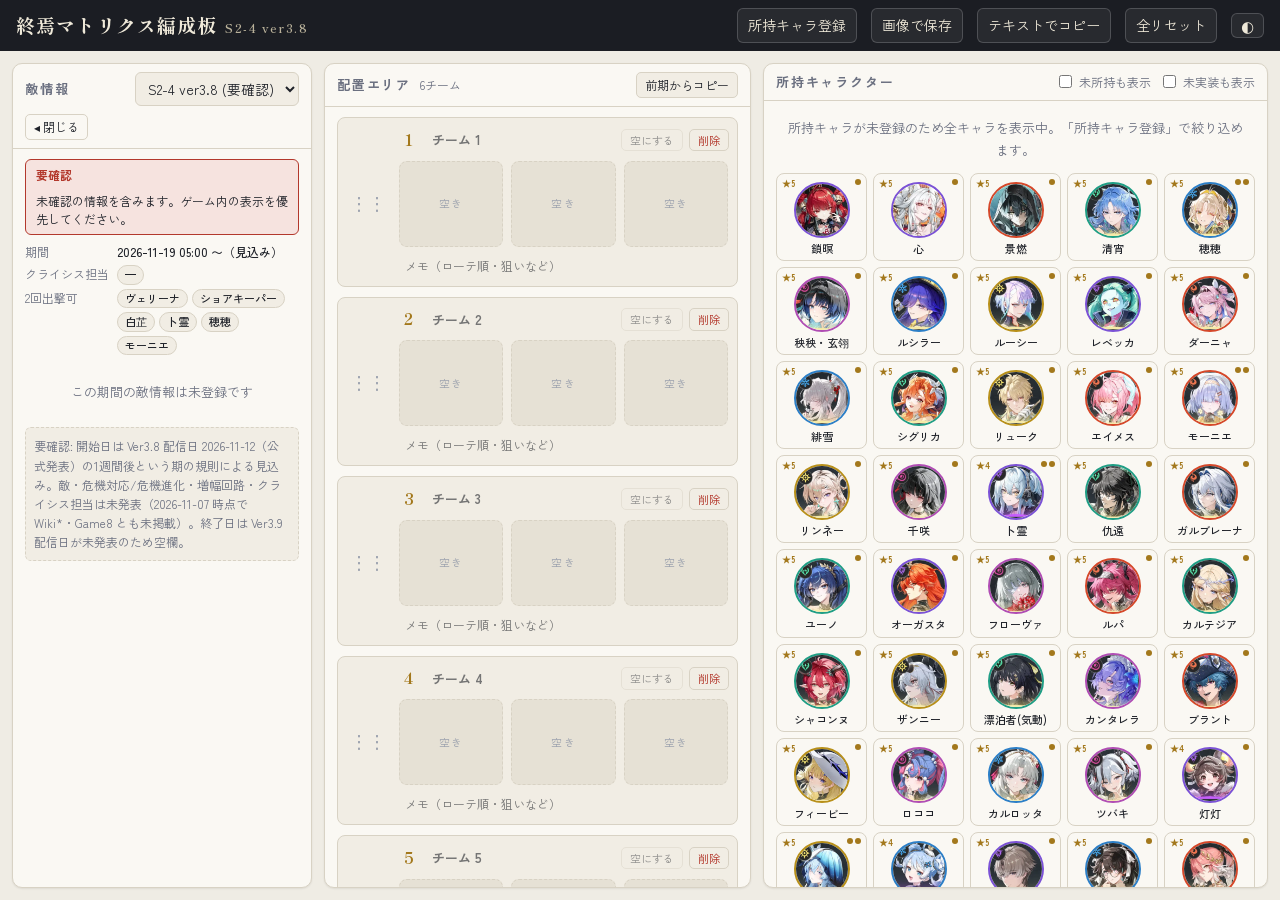
==== docs/index.html @ f29c8d89 "data: 次期 S2-4(ver3.8, 11/19開始見込み・内容未発表)を追加、Ver3.8配信日11/12公式確定を反映 Co-Authored-By: Claude Opus 5.5 <no" ====
<!doctype html>
<html lang="ja">
<head>
<meta charset="utf-8">
<meta name="viewport" content="width=device-width,initial-scale=1">
<title>終焉マトリクス編成板</title>
<meta name="description" content="鳴潮「終焉マトリクス」のチーム編成シミュレーター。所持キャラの登録、チーム編成、期間ごとの敵情報の確認ができます。">
<script>/* 初回描画前にテーマを適用（ちらつき防止） */try{var t=localStorage.getItem("dm_theme");if(t==="light"||t==="dark")document.documentElement.dataset.theme=t;}catch(e){}</script>
<link rel="stylesheet" href="https://fonts.googleapis.com/css2?family=Shippori+Mincho+B1:wght@600;800&family=Zen+Kaku+Gothic+New:wght@400;500;700&display=swap">
<link rel="stylesheet" href="style.css?v=77a02050">
<script src="vendor/Sortable.min.js"></script>
<script src="data.js?v=1a646b96"></script>
</head>
<body>

<header class="hdr">
  <h1>終焉マトリクス編成板<small id="hdr-ver"></small></h1>
  <span class="stat" id="stat"></span>
  <span class="sp"></span>
  <button id="btn-owned">所持キャラ登録</button>
  <button id="btn-shot">画像で保存</button>
  <button id="btn-copy">テキストでコピー</button>
  <button id="btn-reset">全リセット</button>
  <button id="btn-theme" class="icon" title="表示テーマを切り替え" aria-label="表示テーマを切り替え">◐</button>
</header>

<div class="wrap" id="wrap" data-tab="teams">
  <section class="panel" id="enemy-panel" aria-label="敵情報">
    <div class="ph"><h2>敵情報</h2><span class="sp"></span>
      <select id="period-sel" aria-label="開催期間"></select>
      <button class="small ghost" id="btn-enemy-close" title="パネルを閉じる">◂ 閉じる</button>
    </div>
    <button id="btn-enemy-open" title="敵情報を開く">敵情報 ▸</button>
    <div class="pb" id="enemy-body"></div>
  </section>

  <section class="panel" id="teams-panel" aria-label="配置エリア">
    <div class="ph"><h2>配置エリア</h2><span class="cnt" id="team-count"></span><span class="sp"></span>
      <button class="small" id="btn-prev">前期からコピー</button>
    </div>
    <div class="pb">
      <div id="banner"></div>
      <div id="teams"></div>
      <button class="addteam" id="btn-addteam">＋ チームを追加</button>
    </div>
  </section>

  <section class="panel" id="roster-panel" aria-label="所持キャラクター">
    <div class="ph"><h2>所持キャラクター</h2><span class="sp"></span>
      <label class="chk"><input type="checkbox" id="chk-all"> 未所持も表示</label>
      <label class="chk"><input type="checkbox" id="chk-up"> 未実装も表示</label>
    </div>
    <div class="pb"><div class="roster" id="roster"></div></div>
  </section>
</div>

<nav class="tabbar" id="tabbar" aria-label="パネル切替">
  <button data-tab="teams" class="on">編成</button>
  <button data-tab="roster">キャラ</button>
  <button data-tab="enemy">敵情報</button>
</nav>

<div id="modal-root"></div>
<div class="toast" id="toast" role="status"><span id="toast-msg"></span><button id="toast-act" hidden></button></div>

<script src="app.js?v=9b0c5764"></script>
</body>
</html>
---- docs/style.css ----
/* =========================================================
   終焉マトリクス編成板 — スタイル
   テーマ: ライト(:root) / ダーク(OS設定 or data-theme="dark")
   ブレークポイント: >=1101px 3列 / 641-1100px 2列+ドロワー / <=640px タブ
   ========================================================= */

/* ---------- トークン ---------- */
:root{
  --bg:#efece4; --panel:#faf8f3; --panel2:#f1ede4; --line:#d8d2c4; --ink:#1f2229; --muted:#6b7080; --faint:#9aa0ad;
  --accent:#a3781c; --accent-ink:#fff; --slot:#e6e1d5; --danger:#b3382c; --danger-bg:#f6e3df; --shadow:0 1px 2px rgba(20,18,10,.08);
  --e-回折:#b8901a; --e-気動:#1f9e85; --e-凝縮:#2c7fc7; --e-消滅:#b04db4; --e-焦熱:#d5482a; --e-電導:#7b52d6; --e-物理:#6b7080;
  --chip-ink:#fff;
  --hdr:#1b1d23; --hdr-ink:#efe9d9; --hdr-muted:#b9b19a;
  color-scheme:light;
}
@media (prefers-color-scheme: dark){ :root:not([data-theme="light"]){
  --bg:#13151a; --panel:#1b1e25; --panel2:#22262f; --line:#2f343f; --ink:#e9e5da; --muted:#9aa1b0; --faint:#6c7382;
  --accent:#d9b45a; --accent-ink:#1b1d23; --slot:#171a20; --danger:#e26a5c; --danger-bg:#3a2320; --shadow:0 1px 3px rgba(0,0,0,.4);
  --e-回折:#e9c650; --e-気動:#3fc9ad; --e-凝縮:#63aef0; --e-消滅:#d572d8; --e-焦熱:#f2653f; --e-電導:#a37cf5; --e-物理:#9aa1b0;
  --chip-ink:#14161b;
  --hdr:#0f1114; --hdr-ink:#efe9d9; --hdr-muted:#b9b19a;
  color-scheme:dark;
}}
:root[data-theme="dark"]{
  --bg:#13151a; --panel:#1b1e25; --panel2:#22262f; --line:#2f343f; --ink:#e9e5da; --muted:#9aa1b0; --faint:#6c7382;
  --accent:#d9b45a; --accent-ink:#1b1d23; --slot:#171a20; --danger:#e26a5c; --danger-bg:#3a2320; --shadow:0 1px 3px rgba(0,0,0,.4);
  --e-回折:#e9c650; --e-気動:#3fc9ad; --e-凝縮:#63aef0; --e-消滅:#d572d8; --e-焦熱:#f2653f; --e-電導:#a37cf5; --e-物理:#9aa1b0;
  --chip-ink:#14161b;
  --hdr:#0f1114; --hdr-ink:#efe9d9; --hdr-muted:#b9b19a;
  color-scheme:dark;
}

/* ---------- ベース ---------- */
*{box-sizing:border-box}
html,body{height:100%}
body{margin:0;background:var(--bg);color:var(--ink);font-family:"Zen Kaku Gothic New","Hiragino Sans","Yu Gothic UI","Meiryo",system-ui,sans-serif;font-size:14px;line-height:1.5;display:flex;flex-direction:column;height:100dvh;overflow:hidden}
img{max-width:100%}
button{font:inherit;color:inherit;cursor:pointer;border:1px solid var(--line);background:var(--panel2);border-radius:6px;padding:6px 10px}
button:hover{border-color:var(--accent)}
button:focus-visible,select:focus-visible,textarea:focus-visible,input:focus-visible,[tabindex]:focus-visible{outline:2px solid var(--accent);outline-offset:2px}
button.primary{background:var(--accent);color:var(--accent-ink);border-color:transparent;font-weight:700}
button.ghost{background:transparent}
button.danger{color:var(--danger)}
button.small{padding:3px 8px;font-size:12px;border-radius:5px}
button.icon{padding:4px 9px;font-size:15px;line-height:1}
button:disabled{opacity:.45;cursor:not-allowed}
a.btn{display:inline-block;text-decoration:none;font:inherit;color:var(--accent-ink);background:var(--accent);border-radius:6px;padding:6px 12px;font-weight:700}
select,input[type=text]{font:inherit;color:var(--ink);background:var(--panel2);border:1px solid var(--line);border-radius:6px;padding:5px 8px}
textarea{font:12px/1.4 ui-monospace,Consolas,monospace;color:var(--ink);background:var(--panel2);border:1px solid var(--line);border-radius:6px;padding:8px;width:100%}
label.chk{font-size:12px;color:var(--muted);display:inline-flex;gap:4px;align-items:center;white-space:nowrap}

/* ---------- ヘッダー ---------- */
.hdr{flex:none;background:var(--hdr);color:var(--hdr-ink);display:flex;align-items:center;gap:10px 14px;padding:8px 16px;flex-wrap:wrap;z-index:20}
.hdr h1{font-family:"Shippori Mincho B1","Hiragino Mincho ProN","Yu Mincho",serif;font-weight:800;font-size:19px;margin:0;letter-spacing:.06em;white-space:nowrap}
.hdr h1 small{font-family:inherit;font-weight:600;font-size:12px;color:var(--hdr-muted);margin-left:8px;letter-spacing:.12em}
.hdr .sp{flex:1}
.hdr button{background:rgba(255,255,255,.06);border-color:rgba(255,255,255,.18);color:var(--hdr-ink)}
.hdr .stat{font-size:12px;color:var(--hdr-muted);white-space:nowrap}
.hdr .stat .warn-n{color:#f0a090;font-weight:700}

/* ---------- レイアウト ---------- */
/* 配置エリアはコンパクトに固定し、余りをキャラ一覧に回す */
.wrap{flex:1;min-height:0;display:grid;grid-template-columns:300px minmax(380px,34%) minmax(0,1fr);gap:12px;padding:12px}
.panel{background:var(--panel);border:1px solid var(--line);border-radius:10px;display:flex;flex-direction:column;min-height:0;box-shadow:var(--shadow)}
.panel>.ph{display:flex;align-items:center;gap:8px;padding:8px 12px;border-bottom:1px solid var(--line);flex-wrap:wrap}
.panel>.ph h2{font-size:13px;margin:0;letter-spacing:.14em;color:var(--muted);font-weight:700}
.panel>.ph .sp{flex:1}
.panel>.ph .cnt{font-size:12px;color:var(--muted)}
.panel>.pb{overflow:auto;padding:10px 12px;flex:1;min-height:0;-webkit-overflow-scrolling:touch}
.tabbar{display:none}
#btn-enemy-open{display:none}

/* 敵情報パネルの折りたたみ（641px以上） */
@media (min-width:641px){
  .wrap.enemy-closed #enemy-panel>.ph,.wrap.enemy-closed #enemy-panel>.pb{display:none}
  .wrap.enemy-closed #btn-enemy-open{display:block;writing-mode:vertical-rl;margin:10px auto;padding:10px 6px;letter-spacing:.2em;font-size:12px;font-weight:700;color:var(--muted);background:transparent;border:0}
  .wrap.enemy-closed #btn-enemy-open:hover{color:var(--accent)}
}
@media (min-width:1101px){
  .wrap.enemy-closed{grid-template-columns:44px minmax(380px,36%) minmax(0,1fr)}
}
/* 中間幅: 配置エリアとキャラ一覧は横並びのまま、敵情報は左の帯から引き出すドロワー */
@media (min-width:641px) and (max-width:1100px){
  .wrap{grid-template-columns:44px minmax(340px,46%) minmax(0,1fr);gap:8px;padding:8px}
  .wrap:not(.enemy-closed)::before{content:"";position:fixed;inset:0;background:rgba(0,0,0,.35);z-index:29}
  .wrap:not(.enemy-closed) #enemy-panel{position:fixed;left:8px;top:8px;bottom:8px;width:min(380px,calc(100vw - 60px));z-index:30;box-shadow:0 12px 40px rgba(0,0,0,.45)}
  .hdr{gap:8px 10px;padding:8px 10px}
  .hdr button{padding:5px 8px;font-size:13px}
}
/* スマホ幅: 下部タブで1パネルずつ表示 */
@media (max-width:640px){
  .wrap{display:block;padding:8px}
  .wrap>.panel{display:none;height:100%}
  .wrap[data-tab="teams"] #teams-panel,.wrap[data-tab="roster"] #roster-panel,.wrap[data-tab="enemy"] #enemy-panel{display:flex}
  .tabbar{flex:none;display:grid;grid-template-columns:repeat(3,1fr);gap:0;background:var(--hdr);padding:6px 8px calc(6px + env(safe-area-inset-bottom))}
  .tabbar button{background:transparent;border:0;color:var(--hdr-muted);font-weight:700;letter-spacing:.1em;padding:10px 0;border-radius:8px}
  .tabbar button.on{color:var(--hdr-ink);background:rgba(255,255,255,.1)}
  .hdr h1 small{display:block;margin:0}
  .hdr .stat{white-space:normal}
  button.small{padding:6px 10px;font-size:13px}
  .toast{bottom:64px}
}

/* ---------- 配置エリア ---------- */
.banner{display:flex;align-items:center;gap:8px;font-size:12px;background:var(--panel2);border:1px solid var(--accent);border-radius:8px;padding:6px 10px;margin-bottom:10px;flex-wrap:wrap}
.banner b{color:var(--accent)}
.team{display:grid;grid-template-columns:auto minmax(0,1fr);align-items:stretch;gap:8px;padding:8px;border:1px solid var(--line);border-radius:8px;background:var(--panel2);margin-bottom:10px;position:relative}
.team.active{border-color:var(--accent);box-shadow:inset 0 0 0 1px var(--accent)}
.team .grip{cursor:grab;color:var(--faint);padding:0 4px;font-size:18px;line-height:1;user-select:none;touch-action:none;display:flex;align-items:center}
.team .grip:active{cursor:grabbing}
.team .tbody{display:flex;flex-direction:column;gap:6px;min-width:0}
.team .trow{display:flex;align-items:center;gap:6px;min-width:0}
.team .tno{font-family:"Shippori Mincho B1",serif;font-weight:800;font-size:15px;color:var(--accent);min-width:1.4em;text-align:center}
.team.active .tno{text-decoration:underline;text-underline-offset:3px}
.team input.tname{flex:1;min-width:60px;background:transparent;border:1px solid transparent;padding:3px 6px;font-weight:700;font-size:13px}
.team input.tname:hover,.team input.tname:focus{border-color:var(--line);background:var(--panel)}
.team .trow button{padding:2px 8px;font-size:11px}
.team .slots{position:relative;display:grid;grid-template-columns:repeat(3,minmax(0,1fr));gap:8px;min-height:88px;padding:1px}
.team .slots>.card{position:relative;z-index:1}
/* 空き枠は背景レイヤー（ドラッグの並び替えに巻き込まれない） */
.team .slotbg{position:absolute;inset:1px;display:grid;grid-template-columns:repeat(3,minmax(0,1fr));gap:8px;pointer-events:none}
.team .slotbg i{border:1px dashed var(--line);border-radius:8px;background:var(--slot);display:flex;align-items:center;justify-content:center;color:var(--faint);font-size:11px;font-style:normal;letter-spacing:.1em}
.team.drop-target{border-color:var(--accent);box-shadow:0 0 0 2px var(--accent)}
.team.drop-target .slotbg i{border-color:var(--accent);border-style:solid}
#roster-panel.drop-target{box-shadow:inset 0 0 0 2px var(--danger)}
.drag-fb{opacity:.92;transform:rotate(2deg) scale(1.04);box-shadow:0 10px 28px rgba(0,0,0,.4);cursor:grabbing}
.sortable-chosen{cursor:grabbing}
.team input.tmemo{background:transparent;border:1px solid transparent;padding:2px 6px;font-size:12px;color:var(--muted);width:100%}
.team input.tmemo:hover,.team input.tmemo:focus{border-color:var(--line);background:var(--panel);color:var(--ink)}
.sortable-ghost{opacity:.35}
.addteam{width:100%;border-style:dashed;padding:10px;color:var(--muted);background:transparent}

/* ---------- キャラカード ---------- */
.card{width:100%;display:flex;flex-direction:column;align-items:center;gap:4px;padding:8px 4px 5px;border-radius:8px;background:var(--panel);border:1px solid var(--line);cursor:pointer;user-select:none;position:relative;touch-action:manipulation}
.card:hover{border-color:var(--accent)}
.card .ic{width:56px;height:56px;border-radius:50%;object-fit:cover;background:var(--panel2);border:2px solid var(--ecol,var(--line));display:block}
.card .ic.txt{display:flex;align-items:center;justify-content:center;font-family:"Shippori Mincho B1",serif;font-weight:800;font-size:20px;color:var(--ecol)}
.card .nm{font-size:11px;font-weight:500;line-height:1.2;text-align:center;max-width:100%;overflow:hidden;text-overflow:ellipsis;white-space:nowrap}
.card .rk{position:absolute;top:3px;left:5px;font-size:9px;color:var(--accent);font-weight:700}
.card .dep{position:absolute;top:5px;right:5px;display:flex;gap:2px}
.card .dep i{width:6px;height:6px;border-radius:50%;background:var(--faint);display:block}
.card .dep i.on{background:var(--accent)}
.card .badge{position:absolute;bottom:20px;left:50%;transform:translateX(-50%);font-size:9px;padding:0 4px;border-radius:3px;background:var(--danger);color:#fff;white-space:nowrap}
.card.used{opacity:.42}
.card.notown{opacity:.3}
.card.over{border-color:var(--danger);box-shadow:inset 0 0 0 1px var(--danger)}
.roster{display:grid;grid-template-columns:repeat(auto-fill,minmax(78px,1fr));gap:6px}
.empty{color:var(--muted);font-size:13px;padding:16px 8px;text-align:center;line-height:1.7}

/* ---------- 敵情報 ---------- */
.meta{font-size:12px;color:var(--muted);display:grid;grid-template-columns:auto 1fr;gap:4px 8px;margin:4px 0 10px;align-items:start}
.meta b{color:var(--ink);font-weight:500}
.chips{display:flex;flex-wrap:wrap;gap:4px}
.chip{display:inline-block;font-size:11px;padding:0 7px;border-radius:99px;border:1px solid var(--line);background:var(--panel2);line-height:1.6}
.ech{display:inline-block;font-size:11px;font-weight:700;padding:0 7px;border-radius:99px;color:var(--chip-ink);background:var(--ecol,var(--faint));line-height:1.6;white-space:nowrap}
.warn{display:flex;align-items:center;gap:8px;flex-wrap:wrap;font-size:12px;background:var(--danger-bg);border:1px solid var(--danger);border-radius:6px;padding:6px 10px;margin-bottom:8px}
.warn b{color:var(--danger)}
.enemy{border-top:1px solid var(--line);padding:10px 0}
.enemy img{width:100%;height:auto;border-radius:6px;display:block;margin-bottom:6px}
.enemy .en{display:flex;align-items:center;gap:8px;font-weight:700;font-size:14px;margin-bottom:4px}
.enemy .ed{font-size:12px;color:var(--ink);white-space:pre-wrap;line-height:1.55}
.enemy .ed .rd{display:inline-block;margin-top:4px;font-weight:700;color:var(--accent);letter-spacing:.06em}
.enemy .ed .tg{color:var(--muted);font-weight:700}
details.circ{margin:6px 0 8px}
details.circ summary{cursor:pointer;font-size:12px;font-weight:700;color:var(--muted);letter-spacing:.08em}
details.circ .ci{font-size:12px;padding:4px 0}
details.circ .ci b{display:block;color:var(--ink)}
.note{font-size:12px;color:var(--muted);background:var(--panel2);border:1px dashed var(--line);border-radius:6px;padding:8px;margin-top:8px;line-height:1.6}

/* ---------- モーダル・トースト ---------- */
.modal{position:fixed;inset:0;background:rgba(0,0,0,.55);display:flex;align-items:center;justify-content:center;z-index:50;padding:16px}
.modal .box{background:var(--panel);color:var(--ink);border:1px solid var(--line);border-radius:12px;max-width:900px;width:100%;max-height:92vh;display:flex;flex-direction:column;box-shadow:0 12px 40px rgba(0,0,0,.35)}
.modal .mh{display:flex;align-items:center;gap:10px;padding:12px 16px;border-bottom:1px solid var(--line)}
.modal .mh h3{margin:0;font-size:15px;font-weight:700}
.modal .mh .sp{flex:1}
.modal .mb{padding:12px 16px;overflow:auto}
.modal .mf{padding:10px 16px;border-top:1px solid var(--line);display:flex;gap:8px;align-items:center;flex-wrap:wrap}
.modal .mf .sp{flex:1}
.ownergrid{display:grid;grid-template-columns:repeat(auto-fill,minmax(84px,1fr));gap:6px}
.ownergrid .card{opacity:.4}
.ownergrid .card.own{opacity:1;border-color:var(--accent);box-shadow:inset 0 0 0 1px var(--accent)}
.ownergrid .card.own::before{content:"✓";position:absolute;top:2px;right:5px;font-size:11px;color:var(--accent);font-weight:700}
.sec{font-size:12px;font-weight:700;color:var(--muted);letter-spacing:.12em;margin:14px 0 6px}
.sec:first-child{margin-top:0}
.kv{font-size:13px;line-height:1.7}
.shot{max-width:100%;max-height:60vh;border:1px solid var(--line);border-radius:6px;display:block;margin:0 auto}
.toast{position:fixed;left:50%;bottom:22px;transform:translateX(-50%);background:var(--hdr);color:var(--hdr-ink);padding:8px 14px;border-radius:8px;font-size:13px;z-index:60;box-shadow:0 6px 20px rgba(0,0,0,.35);opacity:0;transition:opacity .2s;pointer-events:none;display:flex;gap:10px;align-items:center;max-width:92vw}
.toast.show{opacity:1;pointer-events:auto}
.toast button{background:var(--accent);color:var(--accent-ink);border:0;padding:3px 10px;font-weight:700;font-size:12px}
@media (prefers-reduced-motion:reduce){ .toast{transition:none} }
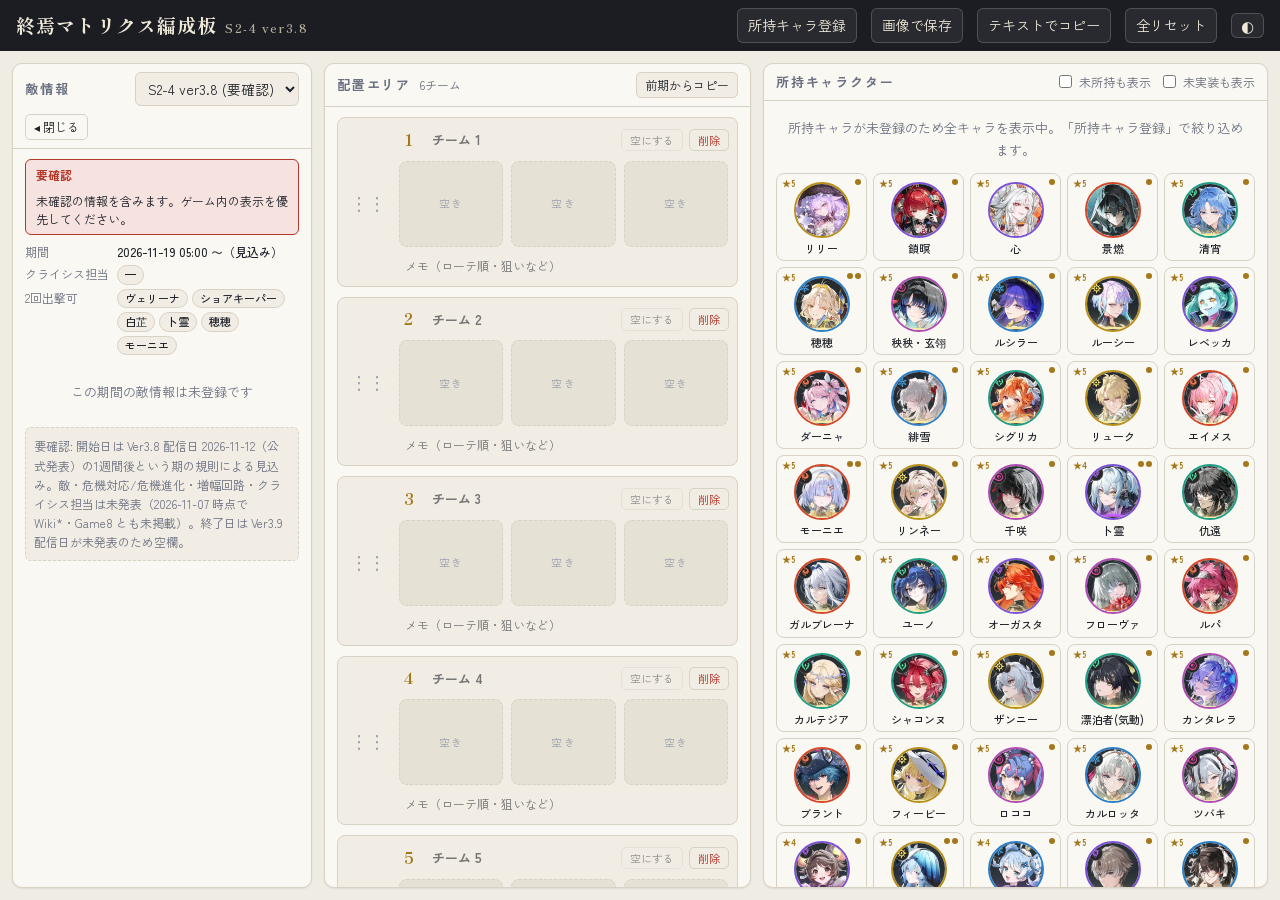
==== commit d7f9533e: "data: リリー(ver3.8)を実装済みに変更（upcoming 削除、Ver3.8 11/12配信済み） Co-Authored-By: Claude Opus 5.5 <noreply@ant" ====
--- a/docs/index.html
+++ b/docs/index.html
@@ -9,7 +9,7 @@
 <link rel="stylesheet" href="https://fonts.googleapis.com/css2?family=Shippori+Mincho+B1:wght@600;800&family=Zen+Kaku+Gothic+New:wght@400;500;700&display=swap">
 <link rel="stylesheet" href="style.css?v=77a02050">
 <script src="vendor/Sortable.min.js"></script>
-<script src="data.js?v=1a646b96"></script>
+<script src="data.js?v=1640cfb1"></script>
 </head>
 <body>
 
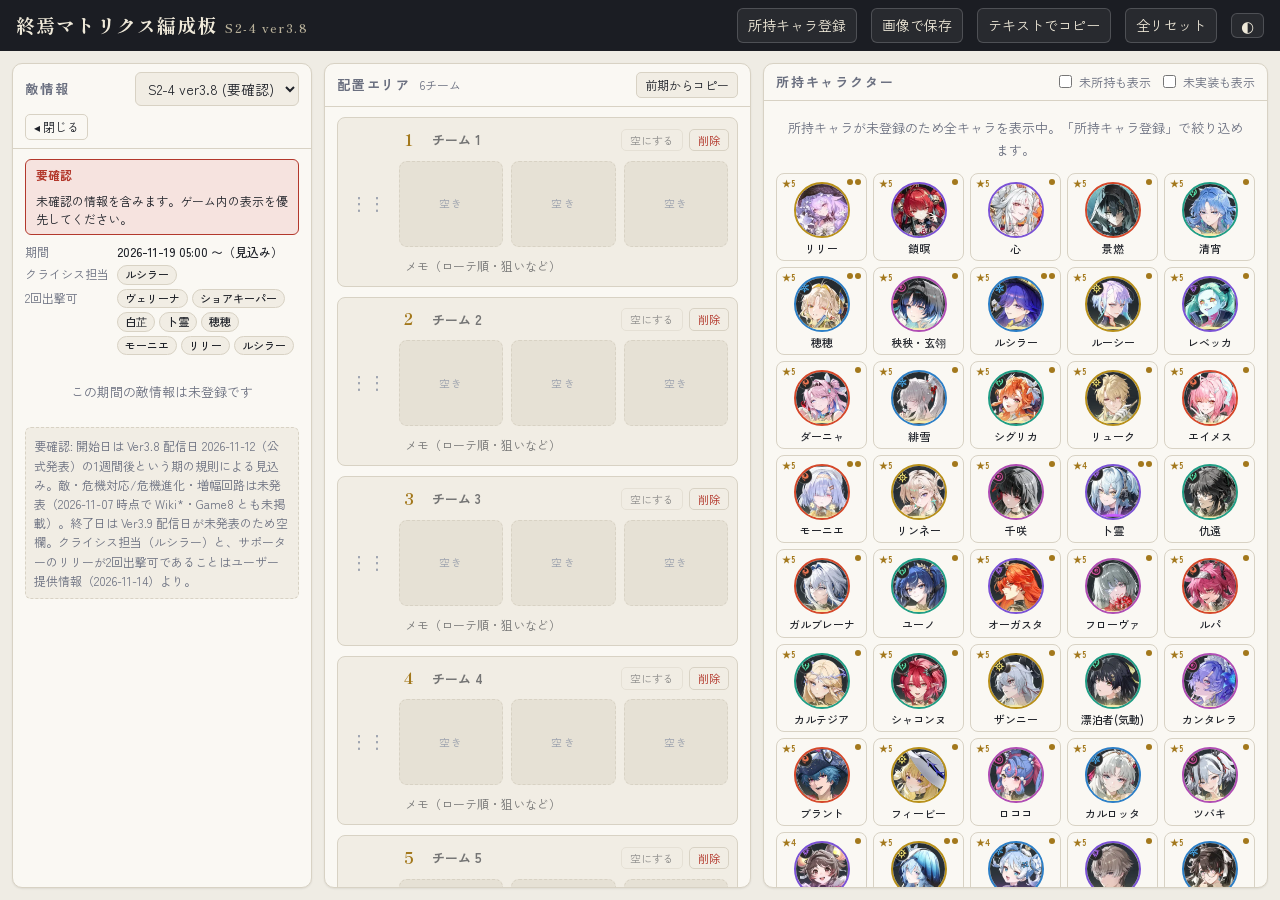
==== commit 5df51d85: "data: S2-4 にクライシス担当ルシラーを設定、リリー(サポーター)とルシラーを2回出撃可に追加 Co-Authored-By: Claude Opus 5.5 <noreply@anthrop" ====
--- a/docs/index.html
+++ b/docs/index.html
@@ -9,7 +9,7 @@
 <link rel="stylesheet" href="https://fonts.googleapis.com/css2?family=Shippori+Mincho+B1:wght@600;800&family=Zen+Kaku+Gothic+New:wght@400;500;700&display=swap">
 <link rel="stylesheet" href="style.css?v=77a02050">
 <script src="vendor/Sortable.min.js"></script>
-<script src="data.js?v=1640cfb1"></script>
+<script src="data.js?v=be3541d4"></script>
 </head>
 <body>
 
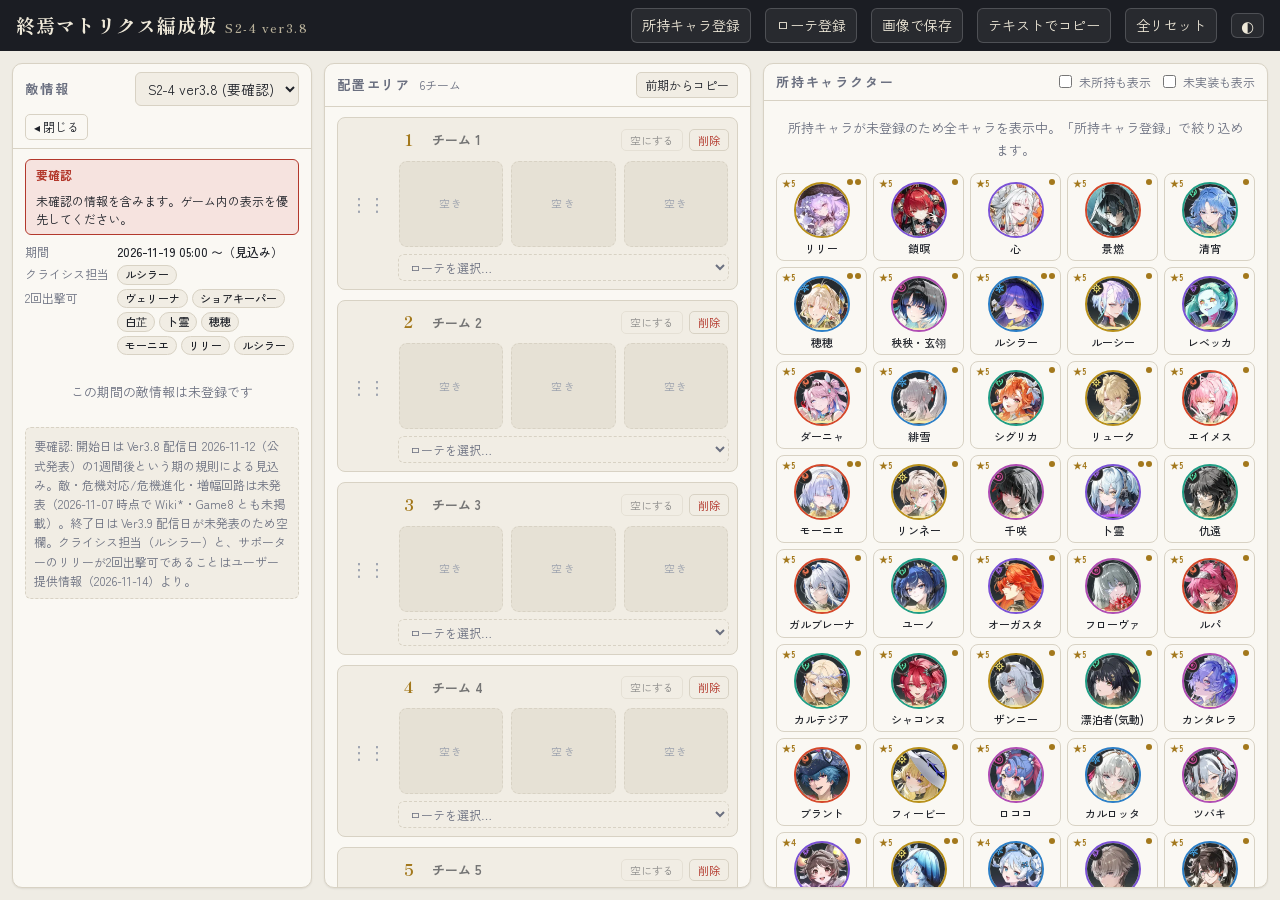
==== commit e7601202: "feat: ローテ登録とチームへの紐づけ機能を追加（メモ欄を置き換え） Co-Authored-By: Claude Opus 5.5 <noreply@anthropic.com>" ====
--- a/docs/index.html
+++ b/docs/index.html
@@ -7,7 +7,7 @@
 <meta name="description" content="鳴潮「終焉マトリクス」のチーム編成シミュレーター。所持キャラの登録、チーム編成、期間ごとの敵情報の確認ができます。">
 <script>/* 初回描画前にテーマを適用（ちらつき防止） */try{var t=localStorage.getItem("dm_theme");if(t==="light"||t==="dark")document.documentElement.dataset.theme=t;}catch(e){}</script>
 <link rel="stylesheet" href="https://fonts.googleapis.com/css2?family=Shippori+Mincho+B1:wght@600;800&family=Zen+Kaku+Gothic+New:wght@400;500;700&display=swap">
-<link rel="stylesheet" href="style.css?v=77a02050">
+<link rel="stylesheet" href="style.css?v=c167cdea">
 <script src="vendor/Sortable.min.js"></script>
 <script src="data.js?v=be3541d4"></script>
 </head>
@@ -18,6 +18,7 @@
   <span class="stat" id="stat"></span>
   <span class="sp"></span>
   <button id="btn-owned">所持キャラ登録</button>
+  <button id="btn-rots">ローテ登録</button>
   <button id="btn-shot">画像で保存</button>
   <button id="btn-copy">テキストでコピー</button>
   <button id="btn-reset">全リセット</button>
@@ -63,6 +64,6 @@
 <div id="modal-root"></div>
 <div class="toast" id="toast" role="status"><span id="toast-msg"></span><button id="toast-act" hidden></button></div>
 
-<script src="app.js?v=9b0c5764"></script>
+<script src="app.js?v=924f5c11"></script>
 </body>
 </html>
--- a/docs/style.css
+++ b/docs/style.css
@@ -125,8 +125,18 @@
 #roster-panel.drop-target{box-shadow:inset 0 0 0 2px var(--danger)}
 .drag-fb{opacity:.92;transform:rotate(2deg) scale(1.04);box-shadow:0 10px 28px rgba(0,0,0,.4);cursor:grabbing}
 .sortable-chosen{cursor:grabbing}
-.team input.tmemo{background:transparent;border:1px solid transparent;padding:2px 6px;font-size:12px;color:var(--muted);width:100%}
-.team input.tmemo:hover,.team input.tmemo:focus{border-color:var(--line);background:var(--panel);color:var(--ink)}
+/* チームのローテ欄 */
+.team .trot{display:flex;align-items:center;gap:4px;min-width:0}
+.team .trotsel{flex:1;min-width:0;font-size:12px;padding:3px 6px;color:var(--muted);background:transparent;border-style:dashed}
+.team .trotsel:hover,.team .trotsel:focus{color:var(--ink);background:var(--panel)}
+.rotbtn{flex:1;min-width:0;display:flex;align-items:center;gap:6px;padding:4px 8px;font-size:12px;font-weight:700;background:var(--panel);border-color:var(--accent);text-align:left}
+.rotbtn span{flex:1;min-width:0;overflow:hidden;text-overflow:ellipsis;white-space:nowrap}
+.rotbtn b{color:var(--accent);font-size:10px}
+.rotbtn .mi{width:20px;height:20px;border-width:1px;margin-right:-10px}
+.rotbtn .mi:nth-of-type(3),.rotbtn .mi:last-of-type{margin-right:0}
+.tmemo-old{display:flex;align-items:center;gap:4px;font-size:11px;color:var(--muted)}
+.tmemo-old span{flex:1;min-width:0;overflow:hidden;text-overflow:ellipsis;white-space:nowrap}
+.tmemo-old button{padding:0 6px}
 .sortable-ghost{opacity:.35}
 .addteam{width:100%;border-style:dashed;padding:10px;color:var(--muted);background:transparent}
 
@@ -188,3 +198,52 @@
 .toast.show{opacity:1;pointer-events:auto}
 .toast button{background:var(--accent);color:var(--accent-ink);border:0;padding:3px 10px;font-weight:700;font-size:12px}
 @media (prefers-reduced-motion:reduce){ .toast{transition:none} }
+
+/* ---------- ローテ ---------- */
+.modal .box.wide{max-width:1000px}
+.mi{width:28px;height:28px;border-radius:50%;object-fit:cover;flex:none;background:var(--panel2);border:2px solid var(--ecol,var(--line));display:inline-flex;align-items:center;justify-content:center;font-family:"Shippori Mincho B1",serif;font-weight:800;font-size:12px;color:var(--ecol);vertical-align:middle}
+.mi.lg{width:44px;height:44px;font-size:16px}
+.act{display:inline-flex;align-items:center;gap:3px;font-size:12px;font-weight:700;line-height:1.3;padding:2px 7px;border-radius:5px;background:var(--panel);border:1px solid var(--line);white-space:nowrap}
+.act kbd{font:700 10px/1 ui-monospace,Consolas,monospace;padding:2px 4px;border-radius:3px;background:var(--ink);color:var(--panel)}
+.act.empty{color:var(--faint)}
+.rmembers{display:flex;flex-wrap:wrap;gap:6px 14px;margin-bottom:10px;font-size:13px;font-weight:700}
+.rmembers span{display:inline-flex;align-items:center;gap:6px}
+.rsec{border:1px solid var(--line);border-left:3px solid var(--accent);border-radius:8px;padding:8px 10px;margin-bottom:10px;background:var(--panel2)}
+.rsec+.rsec{border-left-color:var(--e-凝縮)}
+.rsec-h{font-weight:800;font-size:13px;letter-spacing:.08em;color:var(--accent);margin-bottom:6px}
+.rsec+.rsec .rsec-h{color:var(--e-凝縮)}
+.rsteps{display:flex;flex-wrap:wrap;align-items:center;gap:6px}
+.rstep{display:flex;align-items:center;gap:8px;border:1px solid var(--accent);border-radius:8px;padding:4px 8px 4px 4px;background:var(--bg);max-width:100%}
+.rstep .rch{display:flex;flex-direction:column;align-items:center;gap:1px;flex:none}
+.rstep .rch small{font-size:10px;color:var(--muted);max-width:56px;overflow:hidden;text-overflow:ellipsis;white-space:nowrap}
+.rstep .acts{display:flex;flex-wrap:wrap;gap:4px}
+.rarr{color:var(--accent);font-weight:800}
+.rotitem{display:flex;align-items:center;gap:6px;padding:8px;border:1px solid var(--line);border-radius:8px;margin-bottom:6px;background:var(--panel2);flex-wrap:wrap}
+.rotitem .ics{display:flex;gap:2px}
+.rotitem .rn{flex:1;min-width:140px;display:flex;flex-direction:column}
+.rotitem .rn small{font-size:11px;color:var(--muted)}
+.roted .relabel{display:flex;flex-direction:column;gap:4px;font-size:12px;font-weight:700;color:var(--muted)}
+.roted .relabel input,.roted .relabel textarea{font:inherit;font-weight:400;font-size:14px;color:var(--ink)}
+.roted .hint{font-size:12px;color:var(--muted);margin-bottom:8px}
+.remembers{display:flex;flex-wrap:wrap;align-items:center;gap:8px}
+.remem{display:flex;align-items:center;gap:6px;padding:4px 10px 4px 4px;border-radius:99px;font-size:13px;font-weight:700;background:var(--panel2);position:relative}
+.remem i{font-style:normal;color:var(--faint);font-size:11px}
+.remem.empty{border:1px dashed var(--line);color:var(--faint);padding:14px 22px;font-weight:400;font-size:12px}
+.repicker{margin-top:8px;border:1px solid var(--line);border-radius:8px;padding:8px;background:var(--panel2)}
+.repicker .re-q{width:100%;margin-bottom:8px}
+.repicker .ownergrid{max-height:260px;overflow:auto}
+.resec{border:1px solid var(--line);border-radius:8px;padding:8px;margin-bottom:8px;background:var(--panel2)}
+.resec-h{display:flex;align-items:center;gap:6px;margin-bottom:6px}
+.resec-h input{font-weight:800;color:var(--accent);flex:1;min-width:0;max-width:260px}
+.resec-h .sp{flex:1}
+.rerow{display:grid;grid-template-columns:auto 110px minmax(0,1fr) auto;align-items:center;gap:6px;margin-bottom:5px}
+.rerow input{min-width:0;width:100%}
+.rebtns{display:flex;gap:2px}
+.rebtns button{padding:2px 7px}
+.readd{display:flex;flex-wrap:wrap;gap:6px;margin-top:4px}
+@media (max-width:640px){
+  .rerow{grid-template-columns:auto minmax(0,1fr) auto}
+  .rerow input{grid-column:1/-1;grid-row:2}
+  .rerow .rebtns{grid-column:3;grid-row:1}
+  .rstep{flex-wrap:wrap}
+}
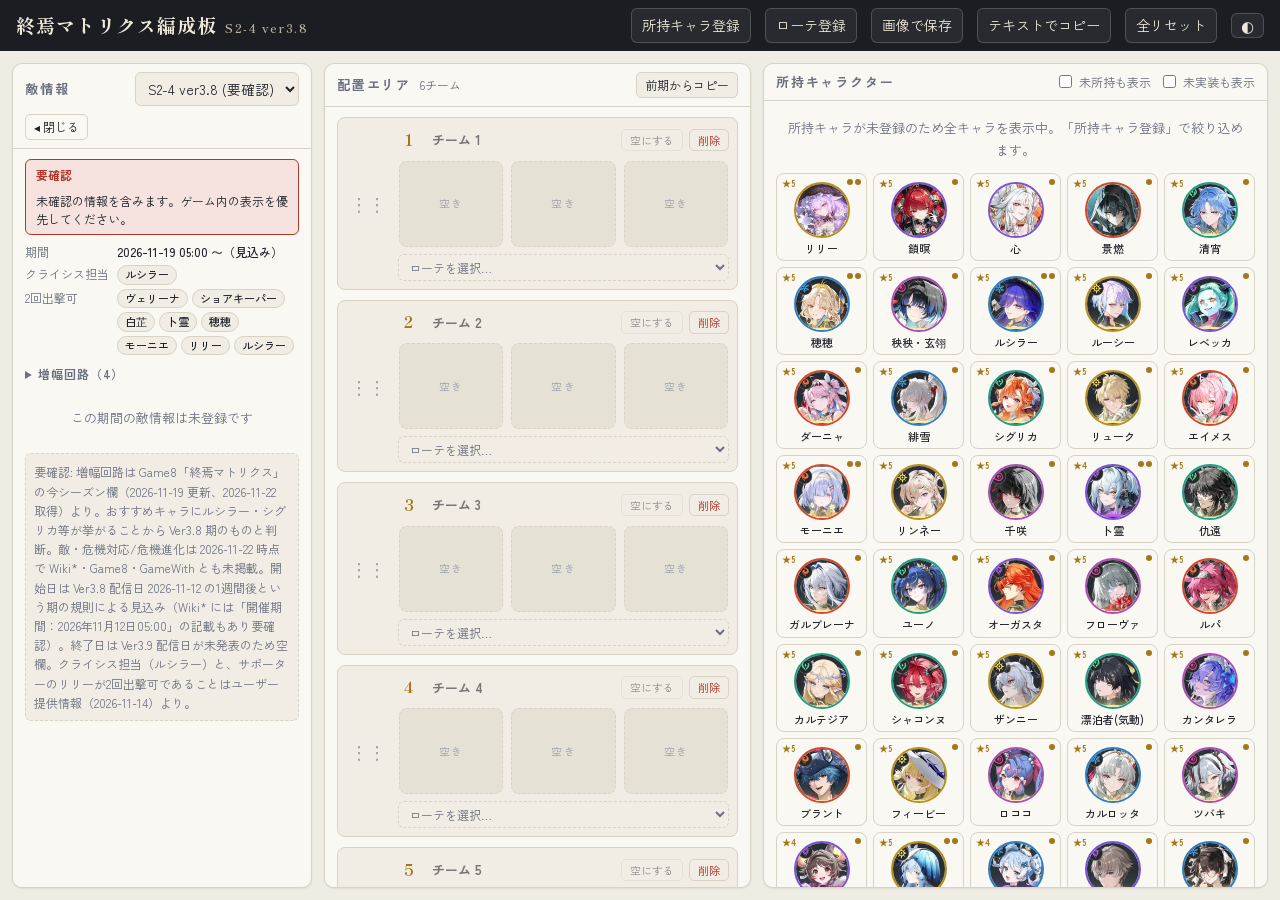
==== commit 5e25efaa: "data: S2-4(ver3.8) の増幅回路を追加（Game8 11/19更新より、敵は未掲載のため要確認継続） Co-Authored-By: Claude Opus 5.5 <noreply@" ====
--- a/docs/index.html
+++ b/docs/index.html
@@ -9,7 +9,7 @@
 <link rel="stylesheet" href="https://fonts.googleapis.com/css2?family=Shippori+Mincho+B1:wght@600;800&family=Zen+Kaku+Gothic+New:wght@400;500;700&display=swap">
 <link rel="stylesheet" href="style.css?v=c167cdea">
 <script src="vendor/Sortable.min.js"></script>
-<script src="data.js?v=be3541d4"></script>
+<script src="data.js?v=b45fa6fd"></script>
 </head>
 <body>
 
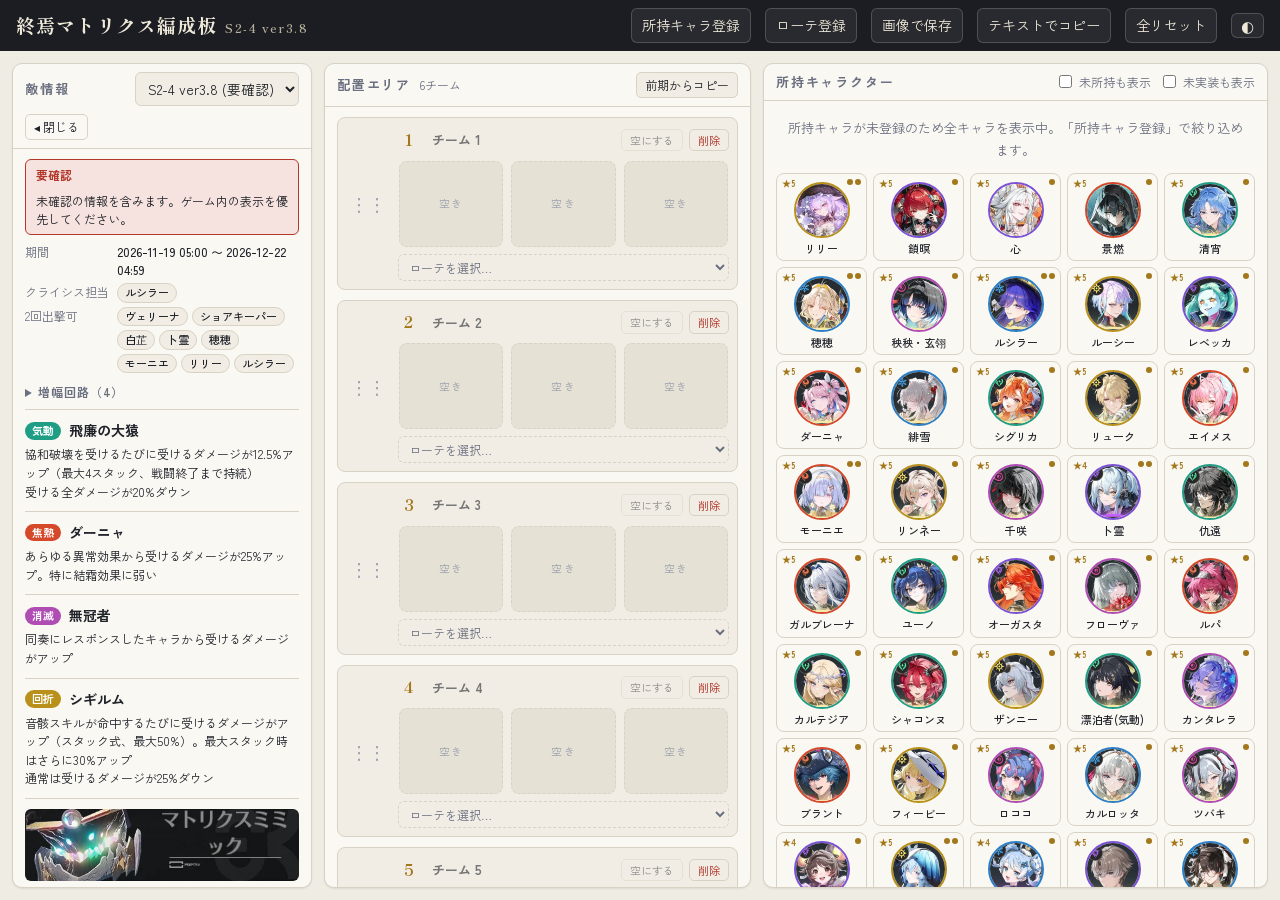
==== commit 03b300b2: "data: S2-4(ver3.8) の敵5体と開催期間を追加（Game8英語版より、要確認継続） Co-Authored-By: Claude Opus 5.5 <noreply@anthropic" ====
--- a/docs/index.html
+++ b/docs/index.html
@@ -9,7 +9,7 @@
 <link rel="stylesheet" href="https://fonts.googleapis.com/css2?family=Shippori+Mincho+B1:wght@600;800&family=Zen+Kaku+Gothic+New:wght@400;500;700&display=swap">
 <link rel="stylesheet" href="style.css?v=c167cdea">
 <script src="vendor/Sortable.min.js"></script>
-<script src="data.js?v=b45fa6fd"></script>
+<script src="data.js?v=187439fd"></script>
 </head>
 <body>
 
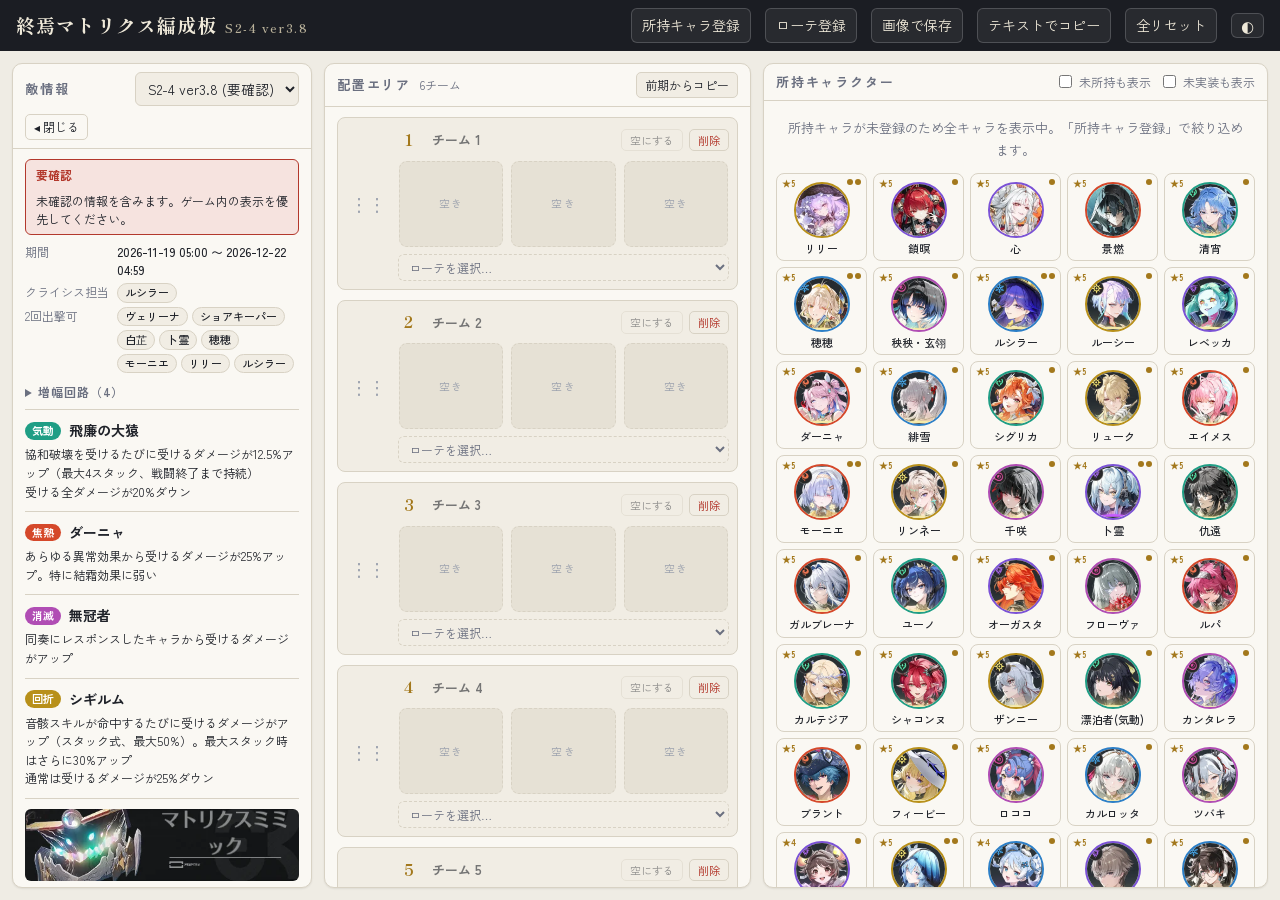
==== commit db699ff0: "data: Ver4.0予告キャラ アンナ・ルシェルを追加(upcoming) Co-Authored-By: Claude Opus 5.5 <noreply@anthropic.com>" ====
--- a/docs/index.html
+++ b/docs/index.html
@@ -9,7 +9,7 @@
 <link rel="stylesheet" href="https://fonts.googleapis.com/css2?family=Shippori+Mincho+B1:wght@600;800&family=Zen+Kaku+Gothic+New:wght@400;500;700&display=swap">
 <link rel="stylesheet" href="style.css?v=c167cdea">
 <script src="vendor/Sortable.min.js"></script>
-<script src="data.js?v=187439fd"></script>
+<script src="data.js?v=6deaadb6"></script>
 </head>
 <body>
 
